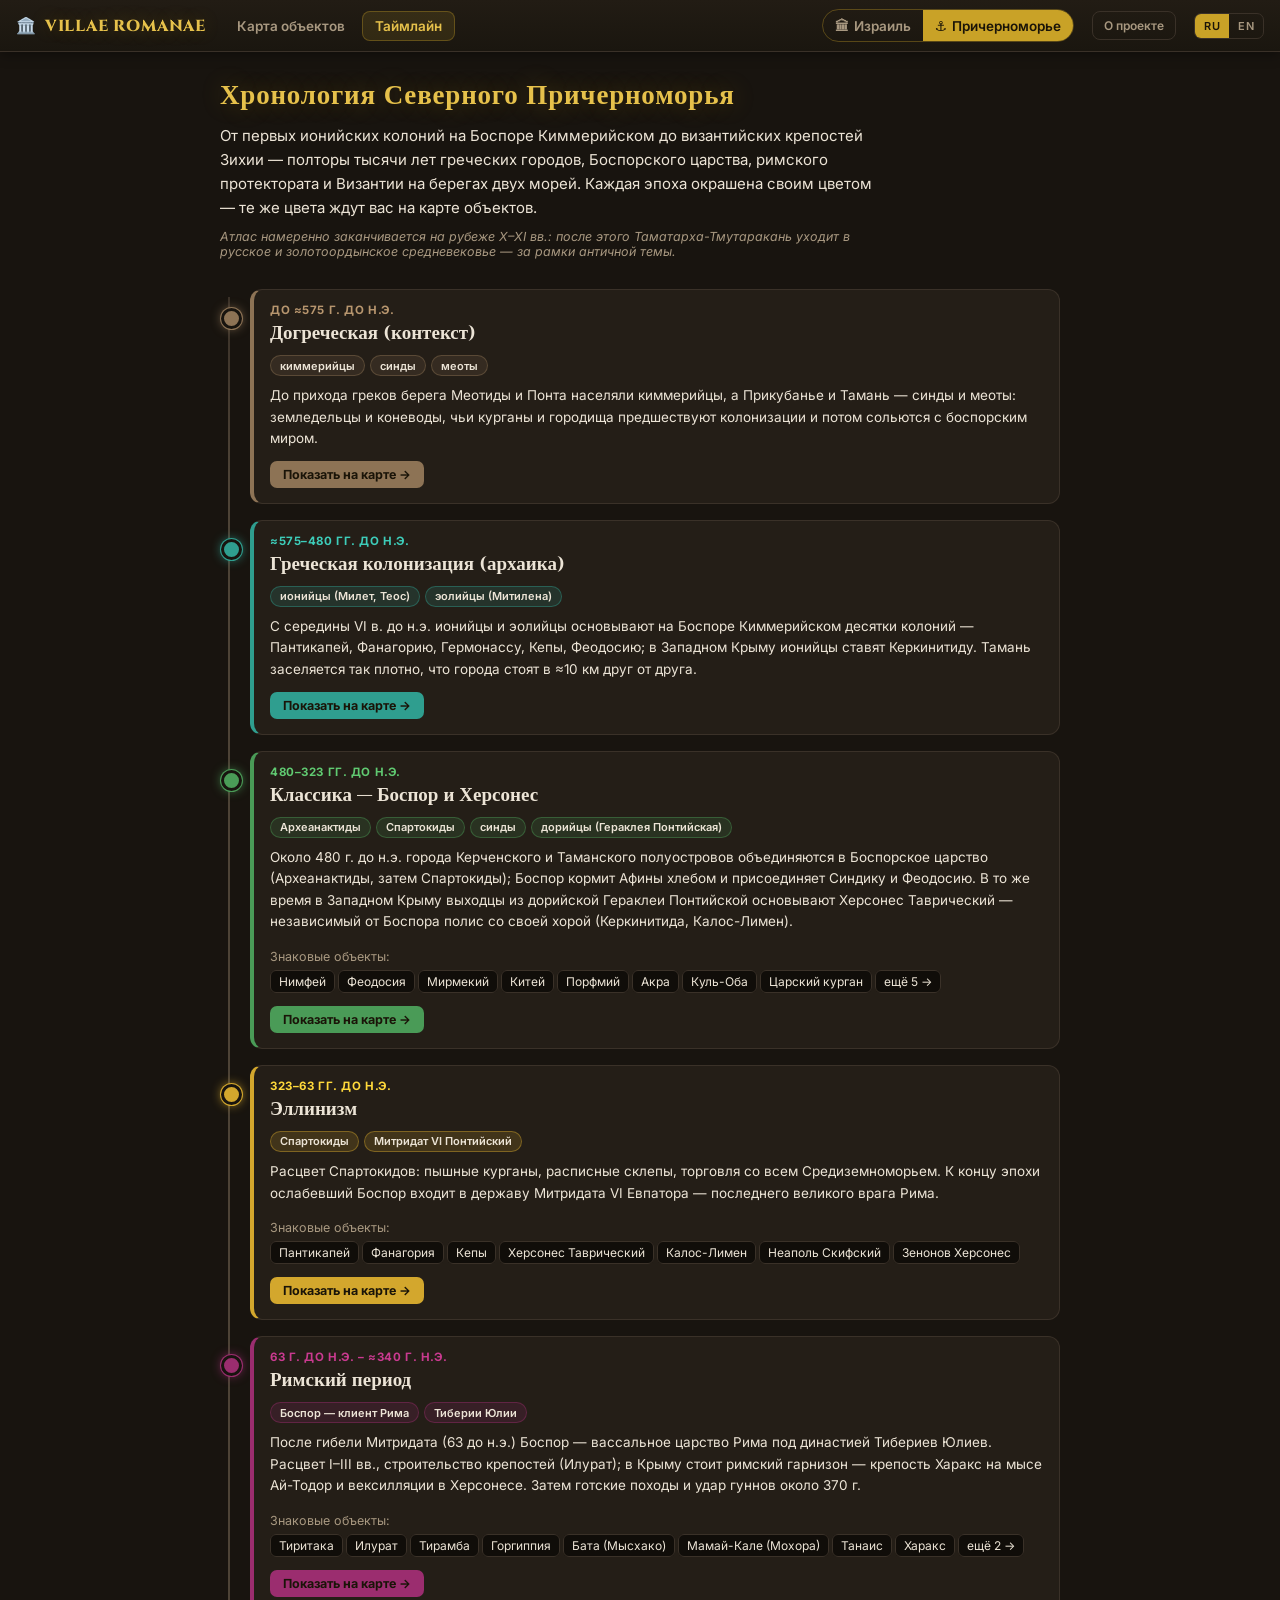
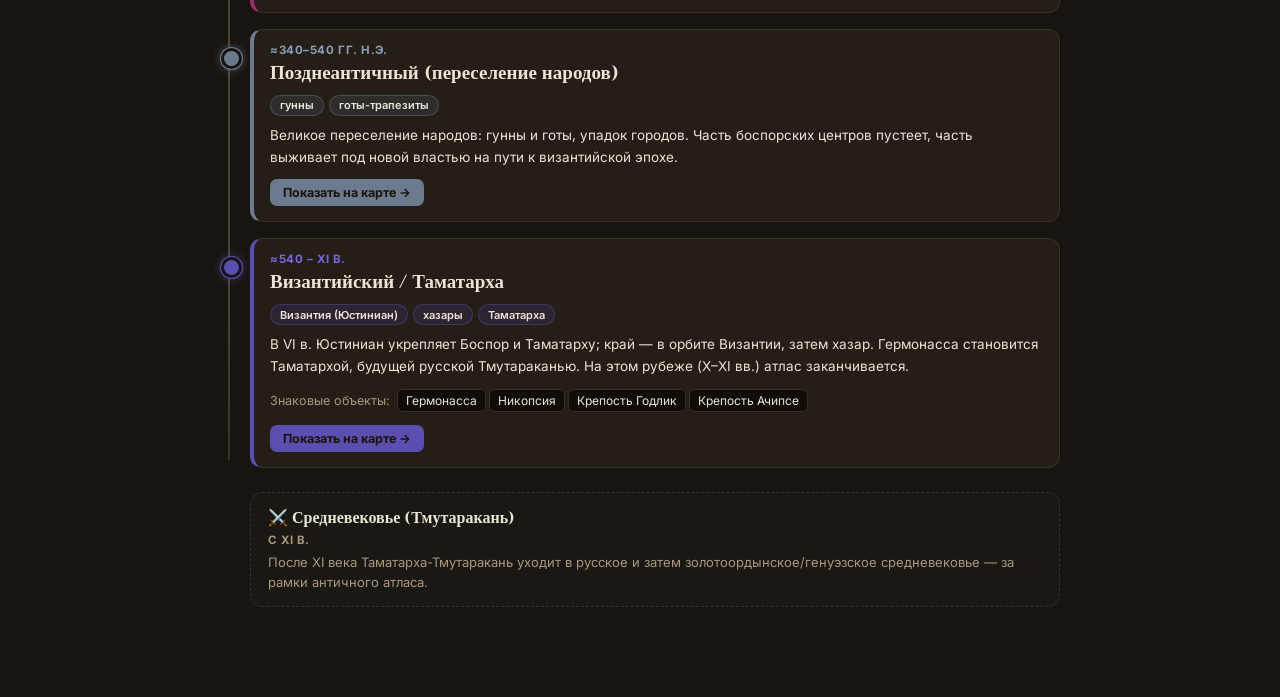
==== pontus-timeline.html @ abc8bcc6 "Pontus: auto-decluttered on-map name labels for major sites (significance >= 4) Permanent name label" ====
<!DOCTYPE html>
<html lang="ru">
<head>
  <meta charset="UTF-8">
  <meta name="viewport" content="width=device-width, initial-scale=1.0">
  <title>Таймлайн Причерноморья — VILLAE ROMANAE</title>
  <meta name="description" content="Хронология Северного Причерноморья: греческая колонизация, Боспорское царство, Рим, Византия">
  <link rel="icon" href="data:image/svg+xml,<svg xmlns=%22http://www.w3.org/2000/svg%22 viewBox=%220 0 100 100%22><text y=%22.9em%22 font-size=%2290%22>🏛️</text></svg>">

  <link rel="preconnect" href="https://fonts.googleapis.com">
  <link rel="preconnect" href="https://fonts.gstatic.com" crossorigin>
  <link href="https://fonts.googleapis.com/css2?family=Cinzel:wght@600;800&family=Inter:wght@400;500;600;700&display=swap" rel="stylesheet">

  <link rel="stylesheet" href="styles.css?v=19">
</head>
<body data-page="ptimeline" data-region="pontus">
  <header class="site-nav">
    <a class="nav-logo" href="pontus.html">🏛️ <span>VILLAE&nbsp;ROMANAE</span></a>
    <button class="nav-burger" id="nav-burger" aria-label="Menu" aria-haspopup="true">☰</button>
    <nav class="nav-tabs">
      <a href="pontus.html" data-nav="psites" data-i18n-nav="psites"></a>
      <a href="pontus-timeline.html" data-nav="ptimeline" data-i18n-nav="ptimeline"></a>
    </nav>
    <button class="nav-about" data-i18n-nav="about"></button>
    <div class="nav-lang lang-switch" role="group" aria-label="Language">
      <button class="lang-btn" data-lang="ru">RU</button>
      <button class="lang-btn" data-lang="en">EN</button>
    </div>
  </header>

  <main class="tl-page">
    <header class="tl-header">
      <h1 class="tl-title" id="tl-title"></h1>
      <p class="tl-intro" id="tl-intro"></p>
      <p class="tl-note" id="tl-note"></p>
    </header>

    <div class="tl-stream" id="tl-stream"></div>
    <div class="tl-horizon" id="tl-horizon"></div>
  </main>

  <script src="regions/pontus/periods.js?v=19"></script>
  <script src="regions/pontus/sites-data.js?v=19"></script>
  <script src="nav.js?v=19"></script>
  <script src="pontus-timeline.js?v=19"></script>
</body>
</html>
---- styles.css ----
/* ── VILLAE ROMANAE ───────────────────────────────────────────── */
:root {
  --bg: #18140f;
  --bg-card: #241e17;
  --bg-card-hover: #2d261d;
  --border: #3a3128;
  --text: #ece4d6;
  --text-dim: #a89880;
  --gold: #c9a227;
  --gold-bright: #e6c14b;
  --city: #4263eb;
  --r1: #d7191c;
  --r2: #f17c33;
  --r3: #f5c518;
  --r4: #77c25e;
  --r5: #1a9641;
  --sidebar-w: 372px;
  --nav-h: 52px;
}

* { box-sizing: border-box; }

html, body {
  margin: 0;
  padding: 0;
  height: 100%;
  font-family: 'Inter', system-ui, -apple-system, sans-serif;
  background: var(--bg);
  color: var(--text);
}

body.map-page { overflow: hidden; }

/* ── Top navigation ───────────────────────────────────────────── */
.site-nav {
  position: sticky;
  top: 0;
  z-index: 2500;
  height: var(--nav-h);
  display: flex;
  align-items: center;
  gap: 18px;
  padding: 0 16px;
  background: linear-gradient(180deg, #221c14, #1a160f);
  border-bottom: 1px solid var(--border);
  box-shadow: 0 2px 12px rgba(0,0,0,.4);
}

.nav-logo {
  display: inline-flex;
  align-items: center;
  gap: 8px;
  text-decoration: none;
  color: var(--gold-bright);
  font-family: 'Cinzel', serif;
  font-weight: 800;
  font-size: 16px;
  letter-spacing: .05em;
  white-space: nowrap;
}

.nav-logo span { text-shadow: 0 0 18px rgba(201,162,39,.3); }

.nav-burger {
  display: none; /* desktop: hidden, full nav already visible */
  align-items: center;
  justify-content: center;
  appearance: none;
  border: 1px solid rgba(201,162,39,.42);
  background: rgba(201,162,39,.14);
  box-shadow: inset 0 0 0 1px rgba(201,162,39,.18);
  color: var(--gold-bright);
  font-size: 19px;
  line-height: 1;
  width: 40px;
  height: 36px;
  border-radius: 8px;
  cursor: pointer;
  flex-shrink: 0;
  padding: 0;
  transition: border-color .15s, background .15s;
}

.nav-burger:hover { background: rgba(201,162,39,.22); border-color: rgba(201,162,39,.6); }

.nav-menu {
  position: fixed;
  top: calc(var(--nav-h) + 4px);
  left: 6px;
  z-index: 3000;
  width: 220px;
  background: linear-gradient(180deg, #241e17, #16120c);
  border: 1px solid var(--border);
  border-radius: 13px;
  box-shadow: 0 14px 40px rgba(0,0,0,.55);
  padding: 7px;
  display: flex;
  flex-direction: column;
  gap: 2px;
}

.nav-menu[hidden] { display: none; }

.nm-item {
  display: block;
  width: 100%;
  text-align: left;
  text-decoration: none;
  color: var(--text);
  background: transparent;
  border: none;
  border-radius: 9px;
  padding: 12px 13px;
  font: 600 15px 'Inter', sans-serif;
  cursor: pointer;
}

.nm-item:hover { background: rgba(255,255,255,.05); }

.nm-item.active {
  color: var(--gold-bright);
  background: rgba(201,162,39,.13);
  box-shadow: inset 0 0 0 1px rgba(201,162,39,.3);
}

.nm-sep { height: 1px; background: var(--border); margin: 6px 5px; }

.nm-langs { display: flex; gap: 6px; padding: 1px 5px 4px; }

.nm-lang {
  flex: 1;
  appearance: none;
  border: 1px solid var(--border);
  background: transparent;
  color: var(--text-dim);
  font: 700 13.5px 'Inter', sans-serif;
  padding: 9px;
  border-radius: 8px;
  cursor: pointer;
  transition: background .12s, color .12s, border-color .12s;
}

.nm-lang.active { background: var(--gold); color: #1a1408; border-color: var(--gold); }

.nav-tabs {
  display: flex;
  gap: 4px;
  flex: 1;
}

.nav-tabs a {
  text-decoration: none;
  color: var(--text-dim);
  font-size: 13.5px;
  font-weight: 600;
  padding: 7px 13px;
  border-radius: 8px;
  transition: background .15s, color .15s;
  white-space: nowrap;
}

.nav-tabs a:hover { color: var(--text); background: rgba(255,255,255,.05); }

.nav-tabs a.active {
  color: var(--gold-bright);
  background: rgba(201,162,39,.13);
  box-shadow: inset 0 0 0 1px rgba(201,162,39,.32);
}

.nav-lang { flex-shrink: 0; }

.nav-about {
  appearance: none;
  border: 1px solid var(--border);
  background: transparent;
  color: var(--text-dim);
  font: 600 12px 'Inter', sans-serif;
  padding: 6px 11px;
  border-radius: 8px;
  cursor: pointer;
  white-space: nowrap;
  flex-shrink: 0;
  transition: color .15s, border-color .15s;
}

.nav-about:hover { color: var(--gold-bright); border-color: rgba(201,162,39,.4); }

/* About modal */
.about-overlay {
  position: fixed;
  inset: 0;
  z-index: 5000;
  background: rgba(10,8,5,.72);
  backdrop-filter: blur(3px);
  display: flex;
  align-items: center;
  justify-content: center;
  padding: 20px;
}

.about-overlay[hidden] { display: none; }

.about-modal {
  position: relative;
  width: min(380px, 92vw);
  background: linear-gradient(175deg, #241e17, #16120c);
  border: 1px solid var(--border);
  border-radius: 16px;
  padding: 32px 26px 26px;
  text-align: center;
  box-shadow: 0 20px 60px rgba(0,0,0,.6);
}

.about-emoji { font-size: 40px; line-height: 1; }

.about-title {
  font-family: 'Cinzel', serif;
  font-weight: 800;
  color: var(--gold-bright);
  font-size: 22px;
  margin: 10px 0 6px;
  letter-spacing: .04em;
}

.about-line { color: var(--text); font-size: 15px; margin: 0 0 18px; }

.about-links { display: flex; flex-direction: column; gap: 9px; }

.about-links a {
  text-decoration: none;
  color: var(--text);
  background: var(--bg-card);
  border: 1px solid var(--border);
  border-radius: 10px;
  padding: 11px;
  font-size: 13.5px;
  font-weight: 600;
  transition: color .14s, border-color .14s, background .14s;
}

.about-links a:hover { border-color: var(--gold); background: var(--bg-card-hover); color: var(--gold-bright); }

.about-x {
  position: absolute;
  top: 9px;
  right: 12px;
  appearance: none;
  border: none;
  background: transparent;
  color: var(--text-dim);
  font-size: 26px;
  line-height: 1;
  cursor: pointer;
  padding: 2px 6px;
}

.about-x:hover { color: var(--text); }

#app {
  display: flex;
  height: calc(100dvh - var(--nav-h));
}

/* ── Sidebar ──────────────────────────────────────────────────── */
#sidebar {
  width: var(--sidebar-w);
  min-width: var(--sidebar-w);
  height: 100%;
  display: flex;
  flex-direction: column;
  background: linear-gradient(175deg, #1d1812 0%, #18140f 40%);
  border-right: 1px solid var(--border);
  z-index: 1001;
}

.sb-header {
  padding: 18px 18px 12px;
  border-bottom: 1px solid var(--border);
  background:
    radial-gradient(ellipse 120% 80% at 20% -20%, rgba(201,162,39,.13), transparent 60%);
}

.sb-title-row {
  display: flex;
  align-items: baseline;
  justify-content: space-between;
  gap: 10px;
}

h1 {
  font-family: 'Cinzel', serif;
  font-weight: 800;
  font-size: 23px;
  letter-spacing: .06em;
  margin: 0;
  color: var(--gold-bright);
  text-shadow: 0 1px 0 #000, 0 0 24px rgba(201,162,39,.35);
  white-space: nowrap;
}

.sb-subtitle {
  margin: 6px 0 0;
  font-size: 12.5px;
  color: var(--text-dim);
  line-height: 1.45;
}

.lang-switch {
  display: flex;
  border: 1px solid var(--border);
  border-radius: 7px;
  overflow: hidden;
  flex-shrink: 0;
}

.lang-btn {
  appearance: none;
  border: none;
  background: transparent;
  color: var(--text-dim);
  font: 600 11px 'Inter', sans-serif;
  letter-spacing: .04em;
  padding: 5px 9px;
  cursor: pointer;
  transition: all .15s;
}

.lang-btn.active {
  background: var(--gold);
  color: #1a1408;
}

.lang-btn:not(.active):hover { color: var(--text); }

/* ── Controls ─────────────────────────────────────────────────── */
.sb-controls {
  padding: 12px 18px;
  border-bottom: 1px solid var(--border);
  display: flex;
  flex-direction: column;
  gap: 11px;
}

#search {
  width: 100%;
  background: #100d09;
  border: 1px solid var(--border);
  border-radius: 8px;
  color: var(--text);
  font: 400 13px 'Inter', sans-serif;
  padding: 8px 11px;
  outline: none;
  transition: border-color .15s;
}

#search:focus { border-color: var(--gold); }
#search::placeholder { color: #6e6150; }

.filter-row {
  display: flex;
  align-items: center;
  gap: 14px;
  flex-wrap: wrap;
}

.filter-label {
  font-size: 12px;
  color: var(--text-dim);
}

.chk {
  display: inline-flex;
  align-items: center;
  gap: 7px;
  cursor: pointer;
  font-size: 13px;
  user-select: none;
}

.chk input { display: none; }

.chk-mark {
  width: 15px;
  height: 15px;
  border-radius: 4px;
  border: 2px solid var(--text-dim);
  display: inline-flex;
  align-items: center;
  justify-content: center;
  font-size: 10px;
  color: transparent;
  transition: all .15s;
  flex-shrink: 0;
}

.villa-mark { border-radius: 50%; }
.palace-mark { border-radius: 3px; }
.city-mark { border-radius: 2px; transform: rotate(45deg); }

.chk input:checked + .villa-mark,
.chk input:checked + .palace-mark,
.chk input:checked + .city-mark {
  background: linear-gradient(135deg, var(--r5), var(--r3) 55%, var(--r1));
  border-color: #fff;
}

.chk input:checked + .wb-mark {
  background: #6e6150;
  border-color: var(--text-dim);
  color: #fff;
}

.chk input:checked + .unesco-mark {
  background: var(--gold);
  border-color: var(--gold);
  color: #1a1408;
}

.chk input:not(:checked) + .chk-mark { opacity: .55; }
.chk input:not(:checked) ~ span:last-child { opacity: .55; text-decoration: line-through; }

.wb-chk { font-size: 12px; color: var(--text-dim); }

/* star filter */
.star-filter { display: inline-flex; gap: 2px; }

.star-btn {
  appearance: none;
  border: none;
  background: transparent;
  font-size: 17px;
  line-height: 1;
  cursor: pointer;
  color: #4d4336;
  padding: 1px 2px;
  transition: transform .1s, color .15s;
}

.star-btn.lit { color: var(--gold-bright); text-shadow: 0 0 8px rgba(230,193,75,.45); }
.star-btn:hover { transform: scale(1.2); }

/* ── Legend ───────────────────────────────────────────────────── */
.sb-legend {
  padding: 11px 18px;
  border-bottom: 1px solid var(--border);
  font-size: 11.5px;
  color: var(--text-dim);
}

.legend-title { margin-bottom: 6px; }

.legend-scale {
  display: flex;
  gap: 3px;
}

.legend-swatch {
  flex: 1;
  height: 10px;
  border-radius: 3px;
  box-shadow: inset 0 0 0 1px rgba(0,0,0,.35);
}

.legend-scale-labels {
  display: flex;
  justify-content: space-between;
  margin-top: 3px;
  font-size: 10.5px;
}

.legend-shapes {
  margin-top: 9px;
  display: flex;
  gap: 13px;
  flex-wrap: wrap;
}

.lg-shape { display: inline-flex; align-items: center; gap: 6px; font-size: 11.5px; }

.lg-circle, .lg-square, .lg-diamond {
  width: 12px;
  height: 12px;
  flex-shrink: 0;
  border: 2px solid #fff;
  box-shadow: 0 1px 3px rgba(0,0,0,.5);
  background: linear-gradient(135deg, var(--r5), var(--r3) 55%, var(--r1));
}

.lg-circle { border-radius: 50%; }
.lg-square { border-radius: 3px; }
.lg-diamond { border-radius: 2px; transform: rotate(45deg); }

.sb-count {
  padding: 8px 18px;
  font-size: 11.5px;
  color: var(--text-dim);
  letter-spacing: .03em;
}

/* ── Site list ────────────────────────────────────────────────── */
#site-list {
  flex: 1;
  overflow-y: auto;
  padding: 0 12px 12px;
  scrollbar-width: thin;
  scrollbar-color: #4d4336 transparent;
}

#site-list::-webkit-scrollbar { width: 8px; }
#site-list::-webkit-scrollbar-thumb { background: #4d4336; border-radius: 4px; }

.site-card {
  display: flex;
  align-items: center;
  gap: 11px;
  padding: 9px 10px;
  margin-bottom: 6px;
  background: var(--bg-card);
  border: 1px solid transparent;
  border-radius: 10px;
  cursor: pointer;
  transition: all .14s;
}

.site-card:hover {
  background: var(--bg-card-hover);
  border-color: var(--border);
  transform: translateX(2px);
}

.site-card.selected {
  border-color: var(--gold);
  background: var(--bg-card-hover);
  box-shadow: 0 0 0 1px var(--gold), 0 2px 10px rgba(0,0,0,.4);
}

.card-dot {
  width: 13px;
  height: 13px;
  border-radius: 50%;
  border: 2px solid #fff;
  box-shadow: 0 1px 3px rgba(0,0,0,.5);
  flex-shrink: 0;
}

.card-dot.square { border-radius: 3px; }
.card-dot.diamond { border-radius: 2px; transform: rotate(45deg); }

.card-body { min-width: 0; flex: 1; }

.card-name {
  font-size: 13px;
  font-weight: 600;
  line-height: 1.3;
  overflow: hidden;
  text-overflow: ellipsis;
  white-space: nowrap;
}

.card-meta {
  font-size: 11px;
  color: var(--text-dim);
  margin-top: 2px;
  overflow: hidden;
  text-overflow: ellipsis;
  white-space: nowrap;
}

.card-stars {
  font-size: 11.5px;
  letter-spacing: .5px;
  flex-shrink: 0;
}

.list-empty {
  text-align: center;
  color: var(--text-dim);
  font-size: 13px;
  padding: 30px 10px;
}

.sb-footer {
  padding: 9px 18px;
  border-top: 1px solid var(--border);
  font-size: 10.5px;
  color: #6e6150;
  line-height: 1.5;
}

/* ── Map ──────────────────────────────────────────────────────── */
#map {
  flex: 1;
  height: 100%;
  background: #c8c0b0;
}

/* shaped markers: square = palace, diamond = city (color = view rating) */
.mk-icon { background: transparent; border: none; }

.mk-square, .mk-diamond {
  width: 15px;
  height: 15px;
  border: 2.5px solid #fff;
  box-shadow: 0 1px 5px rgba(0,0,0,.55);
  transition: transform .12s;
}

.mk-square { border-radius: 3px; }
.mk-diamond { border-radius: 2px; transform: rotate(45deg); }

.mk-icon:hover .mk-square { transform: scale(1.25); }
.mk-icon:hover .mk-diamond { transform: rotate(45deg) scale(1.25); }

.mk-icon.selected .mk-square {
  transform: scale(1.35);
  box-shadow: 0 0 0 3px var(--gold), 0 2px 8px rgba(0,0,0,.6);
}

.mk-icon.selected .mk-diamond {
  transform: rotate(45deg) scale(1.35);
  box-shadow: 0 0 0 3px var(--gold), 0 2px 8px rgba(0,0,0,.6);
}

/* basemap switcher */
.basemap-control {
  display: flex;
  background: rgba(24,20,15,.92);
  border: 1px solid var(--border);
  border-radius: 9px;
  overflow: hidden;
  box-shadow: 0 2px 10px rgba(0,0,0,.35);
}

.basemap-btn {
  appearance: none;
  border: none;
  background: transparent;
  color: var(--text-dim);
  font: 600 11.5px 'Inter', sans-serif;
  padding: 7px 12px;
  cursor: pointer;
  white-space: nowrap;
  transition: all .15s;
}

.basemap-btn:not(:last-child) { border-right: 1px solid var(--border); }
.basemap-btn.active { background: var(--gold); color: #1a1408; }
.basemap-btn:not(.active):hover { color: var(--text); }

/* ── Popup ────────────────────────────────────────────────────── */
.leaflet-popup-content-wrapper {
  background: #fbf7ee;
  color: #2c2418;
  border-radius: 12px;
  box-shadow: 0 6px 28px rgba(0,0,0,.45);
}

.leaflet-popup-content {
  margin: 0;
  width: 320px !important;
  font-family: 'Inter', sans-serif;
}

.leaflet-popup-tip { background: #fbf7ee; }

.popup-img {
  width: 100%;
  height: 165px;
  overflow: hidden;
  border-radius: 12px 12px 0 0;
  background: #e8e0d0;
}

.popup-img img {
  width: 100%;
  height: 100%;
  object-fit: cover;
  display: block;
}

.popup-body {
  padding: 12px 15px 14px;
  max-height: 46vh;
  overflow-y: auto;
  scrollbar-width: thin;
  scrollbar-color: #c9bda2 transparent;
}

.popup-title {
  font-family: 'Cinzel', 'Inter', serif;
  font-weight: 700;
  font-size: 16px;
  line-height: 1.25;
  margin: 0 0 1px;
  color: #1f1809;
}

.popup-he {
  font-size: 12.5px;
  color: #8c7c60;
  margin-bottom: 7px;
}

.popup-badges {
  display: flex;
  flex-wrap: wrap;
  gap: 5px;
  margin-bottom: 8px;
}

.badge {
  font-size: 10.5px;
  font-weight: 600;
  letter-spacing: .03em;
  padding: 2.5px 8px;
  border-radius: 20px;
  background: #ece3d0;
  color: #5d4e35;
}

.badge.b-type { background: #e3d6ba; color: #4a3a1d; }
.badge.b-wb { background: #ded9e8; color: #4f4368; }

.popup-warn {
  display: flex;
  flex-direction: column;
  gap: 2px;
  background: #fdecea;
  border: 1px solid #e8b4ae;
  border-left: 3px solid #c0392b;
  border-radius: 8px;
  padding: 7px 10px;
  margin: 2px 0 9px;
}

.popup-warn strong {
  font-size: 11.5px;
  font-weight: 800;
  letter-spacing: .03em;
  color: #a5281e;
}

.popup-warn span {
  font-size: 11.5px;
  color: #7a3a34;
  line-height: 1.4;
}

.popup-view {
  display: flex;
  align-items: center;
  gap: 7px;
  margin: 2px 0 7px;
  font-size: 13px;
  font-weight: 600;
}

.popup-view .stars { font-size: 14.5px; letter-spacing: 1px; }

.popup-viewnote {
  font-size: 12.5px;
  font-style: italic;
  color: #6d5d42;
  border-left: 3px solid var(--gold);
  padding-left: 9px;
  margin: 0 0 9px;
  line-height: 1.45;
}

.popup-desc {
  font-size: 12.5px;
  line-height: 1.5;
  color: #3a3022;
  margin: 0 0 10px;
}

.popup-period {
  font-size: 11.5px;
  color: #8c7c60;
  margin-bottom: 9px;
}

.popup-links {
  display: flex;
  flex-wrap: wrap;
  gap: 5px;
}

.popup-link {
  font-size: 11px;
  font-weight: 600;
  text-decoration: none;
  color: #2c2418;
  background: #ece3d0;
  border: 1px solid #d9cdb2;
  border-radius: 6px;
  padding: 3.5px 8px;
  transition: all .12s;
}

.popup-link:hover { background: var(--gold); border-color: var(--gold); color: #1a1408; }

.popup-link.nav { background: #e4ecdc; border-color: #c8d8ba; }
.popup-link.nav:hover { background: #77c25e; border-color: #77c25e; color: #fff; }

.popup-coords {
  margin-top: 8px;
  font-size: 10px;
  color: #a39577;
  letter-spacing: .03em;
}

/* tooltip */
.leaflet-tooltip {
  font-family: 'Inter', sans-serif;
  font-weight: 600;
  font-size: 12px;
  background: rgba(24,20,15,.92);
  color: var(--text);
  border: 1px solid var(--border);
  border-radius: 7px;
  box-shadow: 0 2px 8px rgba(0,0,0,.4);
}

.leaflet-tooltip-top:before { border-top-color: rgba(24,20,15,.92); }

/* attribution */
.leaflet-control-attribution {
  background: rgba(251,247,238,.8) !important;
  font-size: 9.5px !important;
}

/* ── Mobile ───────────────────────────────────────────────────── */
#sidebar-toggle, #sidebar-close {
  display: none;
  align-items: center;
  justify-content: center;
  position: fixed;
  left: 12px;
  top: calc(var(--nav-h) + 12px);
  z-index: 1100;
  border: 1px solid var(--gold);
  background: rgba(24,20,15,.96);
  color: var(--gold-bright);
  line-height: 1;
  cursor: pointer;
  box-shadow: 0 3px 14px rgba(0,0,0,.55);
}

/* open = labeled gold pill, so it's obvious it opens the filters */
#sidebar-toggle {
  gap: 7px;
  height: 44px;
  padding: 0 16px;
  border-radius: 22px;
  font: 800 14px 'Inter', sans-serif;
  letter-spacing: .02em;
  background: var(--gold);
  color: #1a1408;
  border-color: var(--gold);
}

/* close = round arrow */
#sidebar-close {
  width: 50px;
  height: 50px;
  padding: 0;
  border-radius: 50%;
}

#sidebar-toggle svg, #sidebar-close svg { display: block; }
#sidebar-close:active, #sidebar-toggle:active { transform: scale(.95); }

@media (max-width: 880px) {
  #sidebar {
    position: fixed;
    top: var(--nav-h);
    left: 0;
    bottom: 0;
    width: min(86vw, var(--sidebar-w));
    min-width: 0;
    transform: translateX(-105%);
    transition: transform .25s ease;
    box-shadow: 6px 0 30px rgba(0,0,0,.5);
    overflow-y: auto;
    -webkit-overflow-scrolling: touch;
  }

  #sidebar.open { transform: translateX(0); }

  /* whole sidebar scrolls on mobile (filters + list together) */
  #site-list { flex: 0 0 auto; overflow: visible; }

  /* keep header text clear of the floating toggle/close button */
  .sb-header { padding-top: 64px; }

  #sidebar-toggle { display: flex; }
  #app:has(#sidebar.open) ~ #sidebar-toggle { display: none; }
  #app:has(#sidebar.open) ~ #sidebar-close { display: flex; }

  /* stack zoom buttons UNDER the Filters pill (avoids overlap at any pill width) */
  .leaflet-left .leaflet-control-zoom { margin-top: 64px; margin-left: 12px; }

  /* bigger, scrollable top nav */
  :root { --nav-h: 58px; }
  .site-nav {
    gap: 6px;
    padding: 0 10px;
    overflow-x: auto;
    -webkit-overflow-scrolling: touch;
    scrollbar-width: none;
  }
  .site-nav::-webkit-scrollbar { display: none; }
  .site-nav > * { flex-shrink: 0; }
  .nav-logo { font-size: 22px; }
  .nav-logo span { display: none; }
  .nav-burger { display: flex; width: 44px; height: 40px; font-size: 21px; }
  .nav-tabs { flex: 0 0 auto; gap: 4px; }
  .nav-tabs a { padding: 9px 12px; font-size: 15px; }
  .nav-about { padding: 9px 12px; font-size: 14px; }
  .nav-lang .lang-btn { font-size: 13.5px; padding: 8px 12px; }
}

/* ── Timeline page ────────────────────────────────────────────── */
body[data-page="timeline"] { height: auto; min-height: 100%; overflow-y: auto; }

.tl-page {
  max-width: 880px;
  margin: 0 auto;
  padding: 26px 20px 90px;
}

.tl-header { margin-bottom: 30px; }

.tl-title {
  font-family: 'Cinzel', serif;
  font-weight: 800;
  font-size: 27px;
  color: var(--gold-bright);
  margin: 0 0 10px;
  letter-spacing: .03em;
  text-shadow: 0 0 24px rgba(201,162,39,.3);
}

.tl-intro {
  font-size: 15px;
  line-height: 1.6;
  color: var(--text);
  margin: 0 0 9px;
  max-width: 660px;
}

.tl-note {
  font-size: 12.5px;
  color: var(--text-dim);
  font-style: italic;
  margin: 0;
  max-width: 660px;
}

.tl-stream { position: relative; padding-left: 30px; }

.tl-stream::before {
  content: "";
  position: absolute;
  left: 8px; top: 8px; bottom: 8px;
  width: 2px;
  background: linear-gradient(var(--border), #4d4336 10%, #4d4336 90%, var(--border));
}

.tl-period { position: relative; margin-bottom: 16px; }

.tl-period::before {
  content: "";
  position: absolute;
  left: -29px; top: 19px;
  width: 15px; height: 15px;
  border-radius: 50%;
  background: var(--c);
  border: 3px solid var(--bg);
  box-shadow: 0 0 0 1px var(--c), 0 0 11px -1px var(--c);
}

.tl-card {
  background: var(--bg-card);
  border: 1px solid var(--border);
  border-left: 4px solid var(--c);
  border-radius: 12px;
  padding: 13px 16px 15px;
  transition: transform .12s;
}

.tl-card:hover { transform: translateX(2px); }

.tl-dates {
  font-size: 11.5px;
  font-weight: 700;
  letter-spacing: .05em;
  color: var(--c);
  filter: brightness(1.3);
  text-transform: uppercase;
}

.tl-name {
  font-family: 'Cinzel', serif;
  font-weight: 700;
  font-size: 19px;
  margin: 3px 0 0;
  color: var(--text);
  display: flex;
  align-items: baseline;
  gap: 9px;
  flex-wrap: wrap;
}

.tl-he { font-family: 'Inter', sans-serif; font-weight: 500; font-size: 13px; color: var(--text-dim); }

.tl-cultures { display: flex; flex-wrap: wrap; gap: 5px; margin: 9px 0; }

.tl-chip {
  font-size: 11px;
  font-weight: 600;
  padding: 2.5px 9px;
  border-radius: 20px;
  background: color-mix(in srgb, var(--c) 17%, transparent);
  color: var(--text);
  border: 1px solid color-mix(in srgb, var(--c) 42%, transparent);
}

.tl-blurb { font-size: 13.5px; line-height: 1.6; color: var(--text); margin: 9px 0 11px; }

.tl-sites { font-size: 12.5px; color: var(--text-dim); margin-bottom: 12px; line-height: 2; }
.tl-sites-label { margin-right: 3px; }

.tl-site-link {
  text-decoration: none;
  color: var(--text);
  background: #100d09;
  border: 1px solid var(--border);
  border-radius: 6px;
  padding: 3px 8px;
  margin: 0 3px 3px 0;
  font-size: 12px;
  white-space: nowrap;
  transition: border-color .12s, background .12s, color .12s;
}

.tl-site-link:hover {
  border-color: var(--c);
  color: #fff;
  background: color-mix(in srgb, var(--c) 28%, #100d09);
}

.tl-map-btn {
  display: inline-flex;
  align-items: center;
  gap: 6px;
  text-decoration: none;
  font-size: 12.5px;
  font-weight: 700;
  color: #1a1408;
  background: var(--c);
  border-radius: 7px;
  padding: 6px 13px;
  transition: filter .12s;
}

.tl-map-btn:hover { filter: brightness(1.13); }

.tl-horizon {
  position: relative;
  margin: 24px 0 0 30px;
  padding: 14px 17px;
  border: 1px dashed var(--border);
  border-radius: 12px;
  background: rgba(255,255,255,.015);
}

.tl-horizon h2 { font-family: 'Cinzel', serif; color: var(--text); font-size: 16px; margin: 0 0 4px; }
.tl-horizon .tl-dates { color: var(--text-dim); filter: none; }
.tl-horizon p { font-size: 13px; color: var(--text-dim); margin: 6px 0 0; line-height: 1.5; }

@media (max-width: 600px) {
  .tl-title { font-size: 22px; }
  .tl-name { font-size: 17px; }
  .tl-page { padding: 18px 14px 60px; }
}

/* ── Sites map: period filter (doubles as legend) ─────────────── */
.sb-periods {
  padding: 11px 18px;
  border-bottom: 1px solid var(--border);
}

.sb-periods-head {
  display: flex;
  align-items: center;
  justify-content: space-between;
  margin-bottom: 7px;
}

.pf-actions { display: flex; gap: 6px; }

.pf-action {
  appearance: none;
  border: 1px solid var(--border);
  background: transparent;
  color: var(--text-dim);
  font: 600 10.5px 'Inter', sans-serif;
  letter-spacing: .03em;
  padding: 3px 8px;
  border-radius: 6px;
  cursor: pointer;
  transition: color .12s, border-color .12s;
}

.pf-action:hover { color: var(--text); border-color: var(--text-dim); }

.period-filter { display: flex; flex-direction: column; gap: 1px; }

.pf-row {
  display: flex;
  align-items: center;
  gap: 9px;
  width: 100%;
  text-align: left;
  background: transparent;
  border: 1px solid transparent;
  border-radius: 8px;
  padding: 4px 7px;
  cursor: pointer;
  color: var(--text);
  transition: background .12s, opacity .12s;
}

.pf-row:hover { background: var(--bg-card-hover); }

.pf-dot {
  width: 12px;
  height: 12px;
  border-radius: 50%;
  flex-shrink: 0;
  border: 1.5px solid rgba(255,255,255,.55);
  box-shadow: 0 0 6px -1px var(--d);
}

.pf-name { flex: 1; font-size: 12.5px; overflow: hidden; text-overflow: ellipsis; white-space: nowrap; }
.pf-count { font-size: 10.5px; color: var(--text-dim); font-variant-numeric: tabular-nums; }

.pf-row.off { opacity: .36; }
.pf-row.off .pf-name { text-decoration: line-through; }

/* sites popup: era chips + access */
.popup-eras { display: flex; flex-wrap: wrap; gap: 4px; margin: 3px 0 9px; }

.era-chip {
  font-size: 10px;
  font-weight: 700;
  letter-spacing: .02em;
  padding: 2px 8px;
  border-radius: 20px;
  color: #fff;
  text-shadow: 0 1px 1px rgba(0,0,0,.35);
}

.popup-access {
  font-size: 11.5px;
  color: #6d5d42;
  margin: 0 0 9px;
  display: flex;
  gap: 6px;
  align-items: baseline;
}
.popup-access::before { content: "📍"; }

.badge.b-unesco { background: #e7dcc0; color: #6a531c; }

/* ═══════════════ Multi-region engine: switcher, Pontus markers & popups ═══════════════ */

/* region switcher in the (dark) header */
.nav-region {
  display: flex;
  margin-left: 4px;
  border: 1px solid rgba(201,162,39,.35);
  border-radius: 999px;
  overflow: hidden;
  flex-shrink: 0;
}
.region-btn {
  display: inline-flex; align-items: center; gap: 5px;
  padding: 7px 12px; background: transparent; border: 0;
  color: var(--text-dim); font: inherit; font-size: 13.5px; font-weight: 600;
  cursor: pointer; white-space: nowrap;
}
.region-btn:hover { color: var(--text); background: rgba(255,255,255,.05); }
.region-btn.active { background: var(--gold); color: #1a1408; }
.region-emoji { font-size: 14px; }

/* burger-menu region rows (mobile) */
.nm-regions { display: flex; gap: 6px; padding: 4px 6px; }
.nm-region {
  flex: 1; display: inline-flex; align-items: center; justify-content: center; gap: 6px;
  padding: 9px 8px; background: var(--bg-card); border: 1px solid rgba(255,255,255,.08);
  border-radius: 8px; color: var(--text-dim); font: inherit; font-size: 14px; font-weight: 600; cursor: pointer;
}
.nm-region.active { background: var(--gold); color: #1a1408; border-color: var(--gold); }

/* access filter checkbox marks — neutral gold (markers are coloured by ERA, not by access) */
.acc-chk { font-size: 12.5px; color: var(--text-dim); }
.chk input:checked + .acc-mark-tour,
.chk input:checked + .acc-mark-closed,
.chk input:checked + .acc-mark-unesco { background: var(--gold); border-color: var(--gold); }
.unesco-chk { margin-top: 8px; }

/* significance filter — neutral (no colour code; significance = ★, not a hue) */
.sig-lbl { margin-top: 6px; }
.sig-filter { display: flex; gap: 6px; margin-top: 6px; }
.sig-btn {
  flex: 1; padding: 6px 4px; background: var(--bg-card); border: 1px solid rgba(255,255,255,.1);
  border-radius: 7px; color: var(--text-dim); font: inherit; font-size: 13px; font-weight: 600; cursor: pointer;
}
.sig-btn:hover { color: var(--text); }
.sig-btn.active { background: var(--gold); color: #1a1408; border-color: var(--gold); }

/* type filter (multi-select toggles; doubles as the shape legend: marker form = site type) */
.type-lbl { margin-top: 10px; }
.type-filter { display: flex; flex-wrap: wrap; gap: 6px; margin-top: 6px; }
.type-chip {
  display: inline-flex; align-items: center; gap: 6px; padding: 5px 9px 5px 6px;
  background: var(--bg-card); border: 1px solid rgba(255,255,255,.1); border-radius: 7px;
  color: var(--text-dim); font: inherit; font-size: 12.5px; font-weight: 600; cursor: pointer;
}
.type-chip:hover { color: var(--text); }
.type-chip.off { opacity: .45; }
.type-chip.off .tc-name { text-decoration: line-through; }
.tc-mk { flex: 0 0 20px; height: 20px; display: flex; align-items: center; justify-content: center; }
.tc-count { font-size: 11px; color: var(--gold-bright); font-weight: 700; }

/* permanent on-map name labels for major sites (shown/hidden by JS declutter) */
.leaflet-tooltip.map-label {
  background: none; border: none; box-shadow: none; padding: 0; margin: 0;
  color: #f7f1e3; font-family: 'Inter', system-ui, sans-serif; font-weight: 700; font-size: 12px;
  text-shadow: 0 0 3px #000, 0 1px 2px #000, 0 0 7px rgba(0,0,0,.9);
  white-space: nowrap;
}
.leaflet-tooltip.map-label::before { display: none; border: none; }

/* Pontus markers — divIcon, color by era (--c), shape by type; ★ INSIDE for must-see */
.pmk-wrap { background: transparent; border: 0; display: flex; align-items: center; justify-content: center; }
.pmk {
  display: block; width: 15px; height: 15px; box-sizing: border-box;
  background: var(--c,#888); border: 2px solid #fff; box-shadow: 0 1px 4px rgba(0,0,0,.5);
}
.pmk-circle { border-radius: 50%; }
.pmk-square { border-radius: 2px; }
.pmk-diamond { transform: rotate(45deg); border-radius: 2px; }
.pmk-tri {
  width: 19px; height: 17px; border: 0; background: var(--c,#888); box-shadow: none;
  clip-path: polygon(50% 0, 100% 100%, 0 100%);
  filter: drop-shadow(0 0 1.3px #fff) drop-shadow(0 1px 1.5px rgba(0,0,0,.5));
}
/* must-see markers are a touch larger so the inner star reads */
.pmk-wrap.star .pmk { width: 20px; height: 20px; }
.pmk-wrap.star .pmk-tri { width: 24px; height: 21px; }
/* ★ sits inside the shape (sibling of .pmk so the rotated diamond doesn't tilt it) */
.pmk-s {
  position: absolute; left: 50%; top: 50%; transform: translate(-50%,-50%);
  color: #fff; font-size: 11px; line-height: 1; font-weight: 700; pointer-events: none;
  text-shadow: 0 0 2px #1a1408, 0 0 2px #1a1408;
}
.pmk-s-tri { transform: translate(-50%, 12%); font-size: 9px; }
.pmk-wrap.sel .pmk { box-shadow: 0 0 0 3px var(--gold-bright), 0 1px 5px rgba(0,0,0,.6); }
.pmk-wrap.sel .pmk-tri { box-shadow: none; filter: drop-shadow(0 0 2px var(--gold-bright)) drop-shadow(0 0 2px var(--gold-bright)); }

/* Pontus popup additions (LIGHT popup theme — dark text on white) */
.popup-anc { font-size: 12.5px; font-style: italic; color: #8a6d3b; margin: -2px 0 5px; }
.popup-loc {
  background: #fdf3d6; border: 1px solid #e3c66b; color: #7a5d12;
  font-size: 11.5px; font-weight: 600; padding: 5px 9px; border-radius: 7px; margin: 6px 0;
}
.popup-metrics { font-size: 11.5px; color: #6d5d42; margin: 5px 0; }

/* popup photo (Wikimedia Commons, hot-linked via Special:FilePath) */
.popup-fig { margin: 0 0 11px; }
.popup-img { display: block; width: 100%; height: 158px; object-fit: cover; border-radius: 8px; background: #efe7d6; }
.popup-cap { font-size: 11px; line-height: 1.4; color: #6d5d42; margin-top: 5px; }
.popup-credit { color: #8a6d3b; text-decoration: none; white-space: nowrap; }
.popup-credit:hover { text-decoration: underline; }
.popup-metro { font-size: 12px; color: #4a3a1d; margin: 4px 0; }
.popup-acc {
  font-size: 11.5px; font-weight: 600; padding: 5px 9px; border-radius: 7px; margin: 7px 0; line-height: 1.4;
}
.popup-acc.acc-tour { background: #e7f3e9; border: 1px solid #9cc6a4; color: #2f6b3a; }
.popup-acc.acc-closed { background: #f3e7ee; border: 1px solid #cba9bd; color: #8a2d63; }
.acc-note { font-weight: 400; }
.popup-bib { margin: 9px 0 4px; border-top: 1px solid #e4dcc8; padding-top: 7px; }
.popup-bib-h { font-size: 11.5px; font-weight: 700; color: #6a531c; margin-bottom: 4px; }
.popup-bib ul { margin: 0; padding: 0; list-style: none; display: flex; flex-direction: column; gap: 3px; }
.popup-bib li { font-size: 11px; color: #5a4d38; line-height: 1.35; }
.popup-bib a { color: #7a5a1d; }
.bib-type {
  display: inline-block; font-size: 9px; text-transform: uppercase; letter-spacing: .04em;
  background: #ece0c4; color: #7a6741; border-radius: 4px; padding: 1px 5px; margin-right: 5px; vertical-align: middle;
}
.badge.b-must { background: #f0e2b8; color: #6a531c; }

/* hide header region pills on mobile — burger menu carries the switch */
@media (max-width: 880px) { .nav-region { display: none; } }
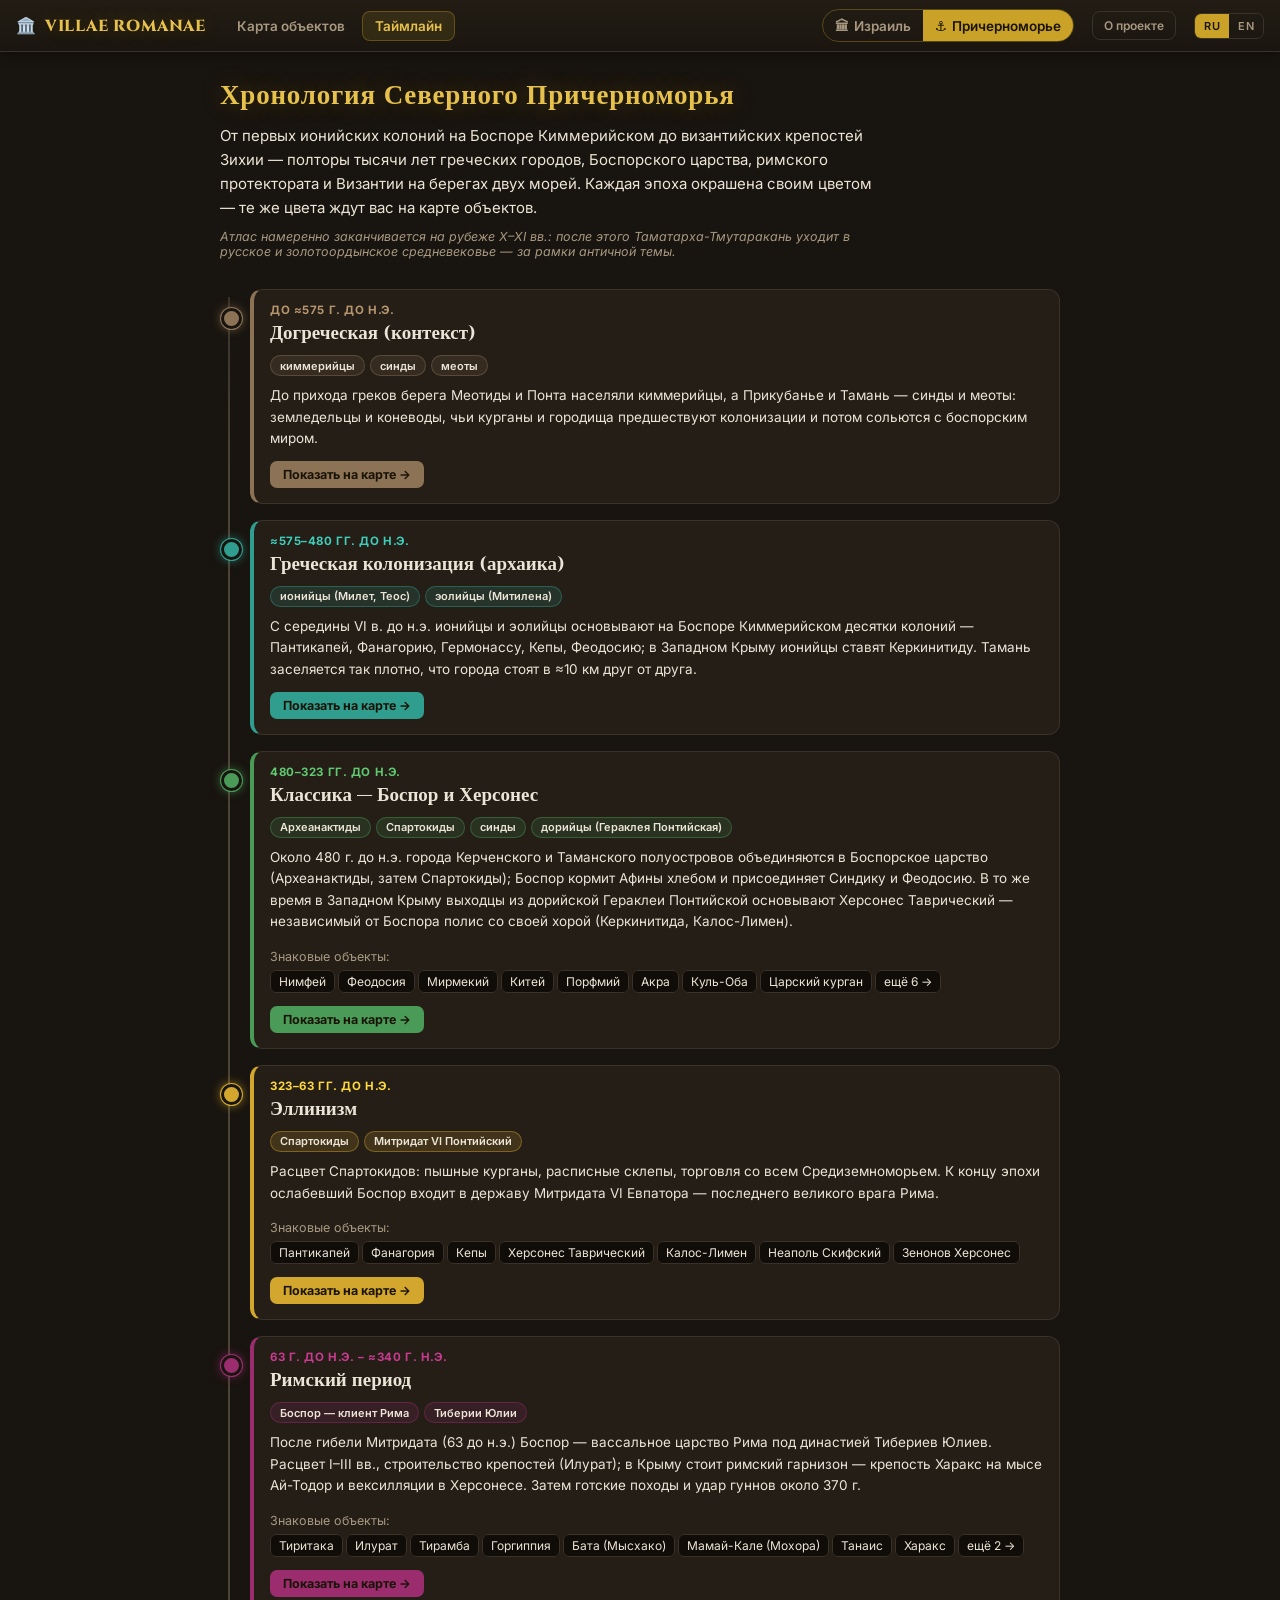
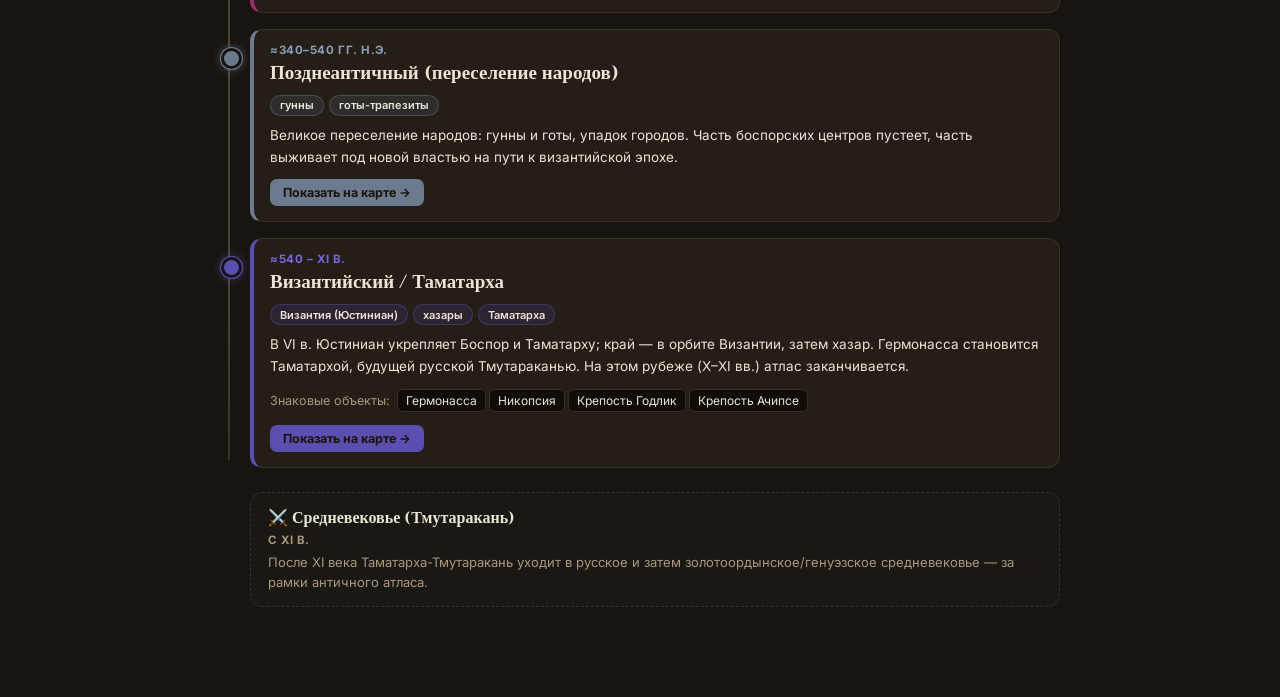
==== commit de362608: "Pontus: add the Beregovoy-4 sanctuary (Eleusinian goddesses, Taman) — 34→35 sites Open-air temenos o" ====
--- a/pontus-timeline.html
+++ b/pontus-timeline.html
@@ -11,7 +11,7 @@
   <link rel="preconnect" href="https://fonts.gstatic.com" crossorigin>
   <link href="https://fonts.googleapis.com/css2?family=Cinzel:wght@600;800&family=Inter:wght@400;500;600;700&display=swap" rel="stylesheet">
 
-  <link rel="stylesheet" href="styles.css?v=19">
+  <link rel="stylesheet" href="styles.css?v=20">
 </head>
 <body data-page="ptimeline" data-region="pontus">
   <header class="site-nav">
@@ -39,9 +39,9 @@
     <div class="tl-horizon" id="tl-horizon"></div>
   </main>
 
-  <script src="regions/pontus/periods.js?v=19"></script>
-  <script src="regions/pontus/sites-data.js?v=19"></script>
-  <script src="nav.js?v=19"></script>
-  <script src="pontus-timeline.js?v=19"></script>
+  <script src="regions/pontus/periods.js?v=20"></script>
+  <script src="regions/pontus/sites-data.js?v=20"></script>
+  <script src="nav.js?v=20"></script>
+  <script src="pontus-timeline.js?v=20"></script>
 </body>
 </html>
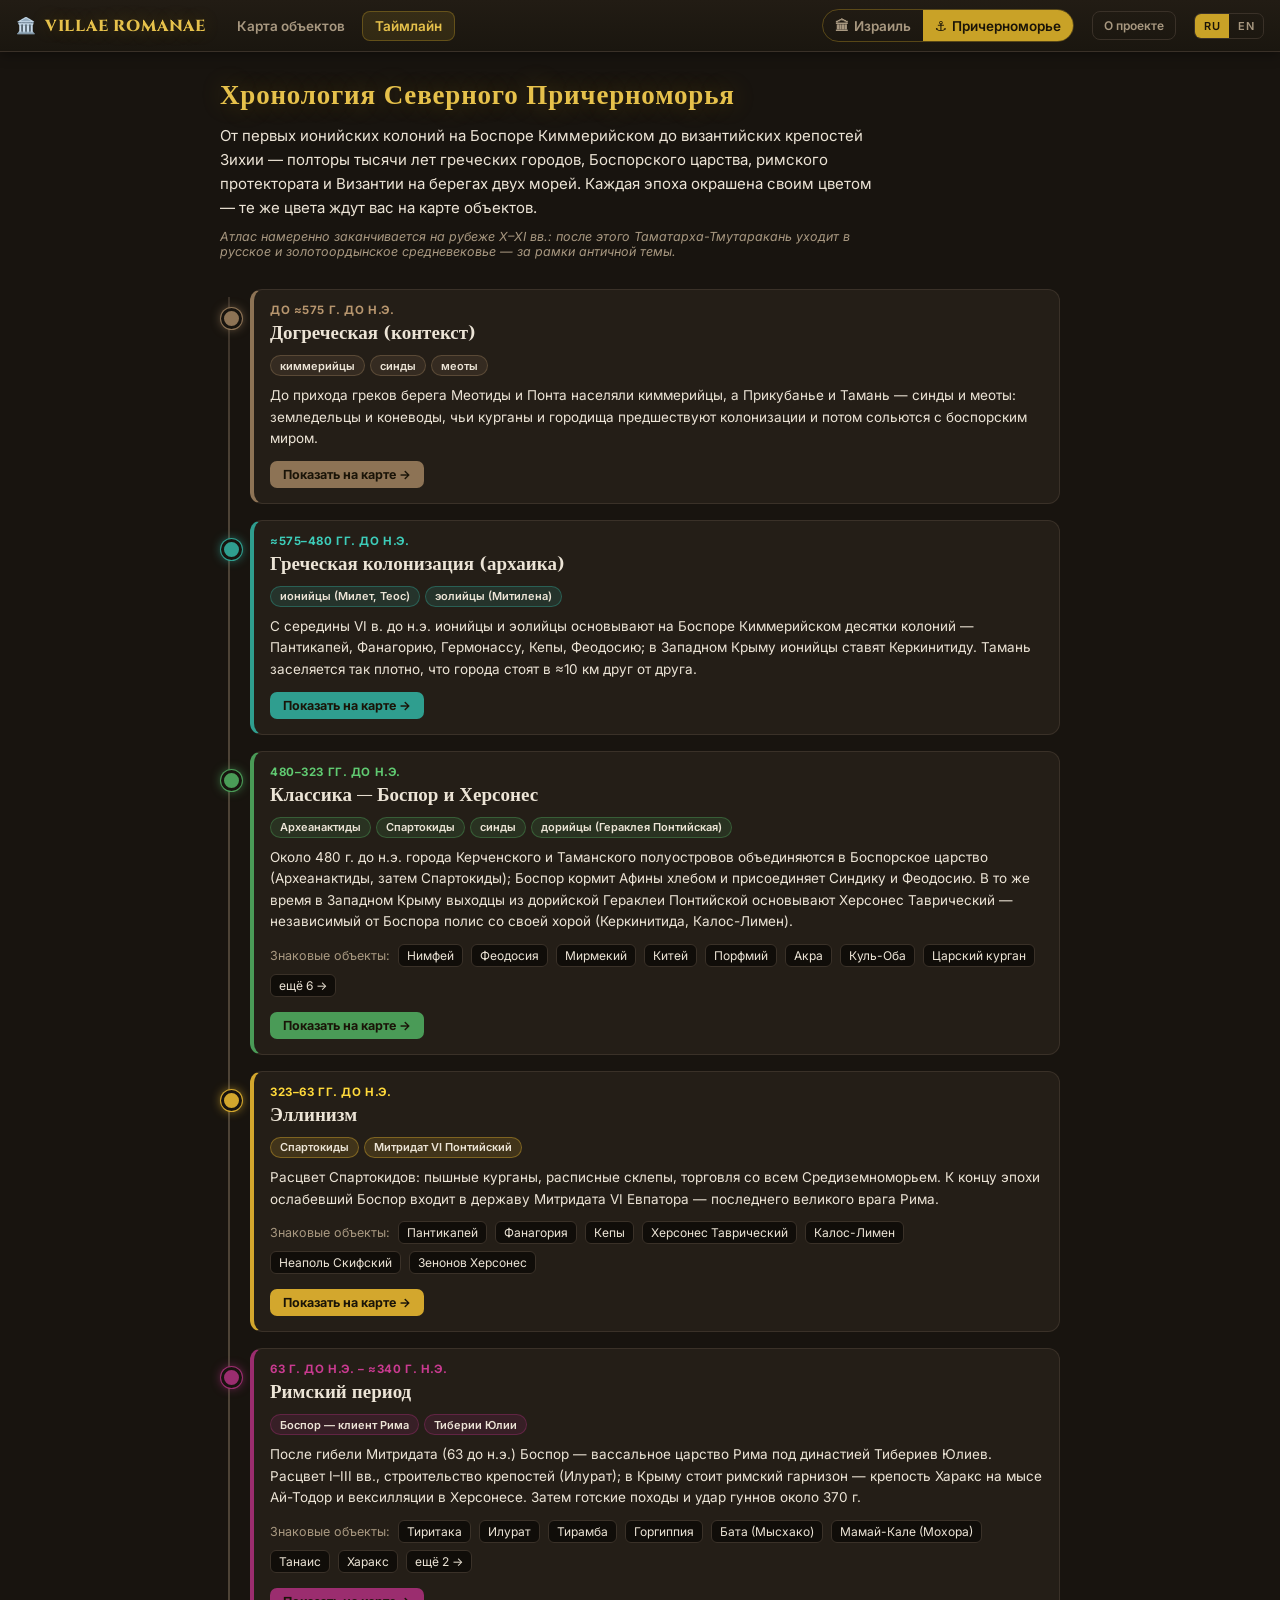
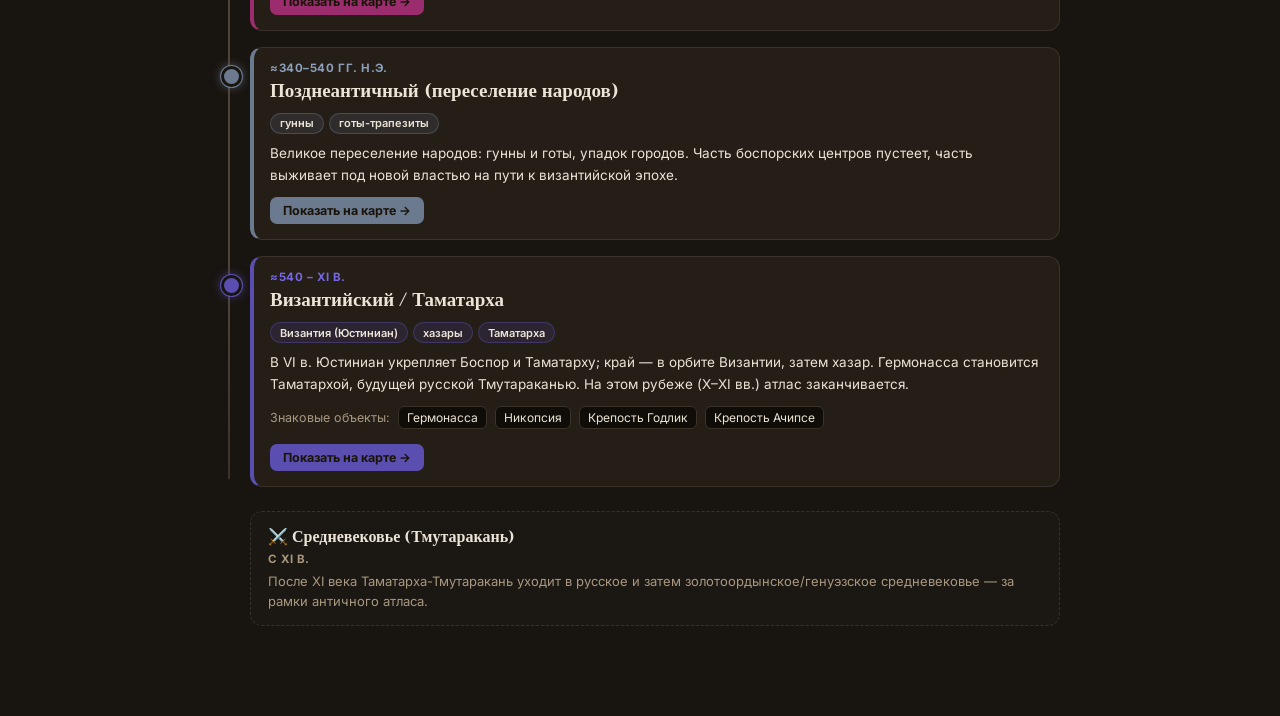
==== commit 7cd273f1: "Pontus: make Sources & literature clickable — 80/86 bibliography entries now linked Filled url on 74" ====
--- a/pontus-timeline.html
+++ b/pontus-timeline.html
@@ -11,7 +11,7 @@
   <link rel="preconnect" href="https://fonts.gstatic.com" crossorigin>
   <link href="https://fonts.googleapis.com/css2?family=Cinzel:wght@600;800&family=Inter:wght@400;500;600;700&display=swap" rel="stylesheet">
 
-  <link rel="stylesheet" href="styles.css?v=20">
+  <link rel="stylesheet" href="styles.css?v=23">
 </head>
 <body data-page="ptimeline" data-region="pontus">
   <header class="site-nav">
@@ -39,9 +39,9 @@
     <div class="tl-horizon" id="tl-horizon"></div>
   </main>
 
-  <script src="regions/pontus/periods.js?v=20"></script>
-  <script src="regions/pontus/sites-data.js?v=20"></script>
-  <script src="nav.js?v=20"></script>
-  <script src="pontus-timeline.js?v=20"></script>
+  <script src="regions/pontus/periods.js?v=23"></script>
+  <script src="regions/pontus/sites-data.js?v=23"></script>
+  <script src="nav.js?v=23"></script>
+  <script src="pontus-timeline.js?v=23"></script>
 </body>
 </html>
--- a/styles.css
+++ b/styles.css
@@ -595,9 +595,11 @@
 }
 
 /* shaped markers: square = palace, diamond = city (color = view rating) */
-.mk-icon { background: transparent; border: none; }
-
-.mk-square, .mk-diamond {
+/* NB: no position:relative here — Leaflet positions the icon via transform; forcing
+   relative shifts every marker out of place. Leaflet's own absolute already anchors the ★. */
+.mk-icon { background: transparent; border: none; display: flex; align-items: center; justify-content: center; }
+
+.mk-square, .mk-diamond, .mk-circle {
   width: 15px;
   height: 15px;
   border: 2.5px solid #fff;
@@ -607,11 +609,14 @@
 
 .mk-square { border-radius: 3px; }
 .mk-diamond { border-radius: 2px; transform: rotate(45deg); }
-
-.mk-icon:hover .mk-square { transform: scale(1.25); }
+.mk-circle { border-radius: 50%; }
+
+.mk-icon:hover .mk-square,
+.mk-icon:hover .mk-circle { transform: scale(1.25); }
 .mk-icon:hover .mk-diamond { transform: rotate(45deg) scale(1.25); }
 
-.mk-icon.selected .mk-square {
+.mk-icon.selected .mk-square,
+.mk-icon.selected .mk-circle {
   transform: scale(1.35);
   box-shadow: 0 0 0 3px var(--gold), 0 2px 8px rgba(0,0,0,.6);
 }
@@ -619,6 +624,16 @@
 .mk-icon.selected .mk-diamond {
   transform: rotate(45deg) scale(1.35);
   box-shadow: 0 0 0 3px var(--gold), 0 2px 8px rgba(0,0,0,.6);
+}
+
+/* UNESCO ★ inside the marker glyph (like Pontus must-see) */
+.mk-icon.unesco .mk-square,
+.mk-icon.unesco .mk-circle { width: 18px; height: 18px; }
+.mk-icon.unesco .mk-diamond { width: 17px; height: 17px; }
+.mk-star {
+  position: absolute; left: 50%; top: 50%; transform: translate(-50%, -50%);
+  color: #fff; font-size: 10px; line-height: 1; font-weight: 700; pointer-events: none;
+  text-shadow: 0 0 2px rgba(0,0,0,.9), 0 0 3px rgba(0,0,0,.6);
 }
 
 /* basemap switcher */
@@ -1029,7 +1044,7 @@
 
 .tl-blurb { font-size: 13.5px; line-height: 1.6; color: var(--text); margin: 9px 0 11px; }
 
-.tl-sites { font-size: 12.5px; color: var(--text-dim); margin-bottom: 12px; line-height: 2; }
+.tl-sites { display: flex; flex-wrap: wrap; align-items: baseline; gap: 4px 5px; font-size: 12.5px; color: var(--text-dim); margin-bottom: 12px; }
 .tl-sites-label { margin-right: 3px; }
 
 .tl-site-link {
@@ -1237,13 +1252,16 @@
 .tc-count { font-size: 11px; color: var(--gold-bright); font-weight: 700; }
 
 /* permanent on-map name labels for major sites (shown/hidden by JS declutter) */
+/* black bold by default (terrain/light basemaps); faint white lift, NOT a halo outline */
 .leaflet-tooltip.map-label {
   background: none; border: none; box-shadow: none; padding: 0; margin: 0;
-  color: #f7f1e3; font-family: 'Inter', system-ui, sans-serif; font-weight: 700; font-size: 12px;
-  text-shadow: 0 0 3px #000, 0 1px 2px #000, 0 0 7px rgba(0,0,0,.9);
+  color: #15110a; font-family: 'Inter', system-ui, sans-serif; font-weight: 700; font-size: 12.5px;
+  text-shadow: 0 1px 1.5px rgba(255,255,255,.75);
   white-space: nowrap;
 }
 .leaflet-tooltip.map-label::before { display: none; border: none; }
+/* satellite basemap is dark → white text with a soft dark lift */
+#map.map-base-sat .leaflet-tooltip.map-label { color: #fff; text-shadow: 0 1px 3px rgba(0,0,0,.95); }
 
 /* Pontus markers — divIcon, color by era (--c), shape by type; ★ INSIDE for must-see */
 .pmk-wrap { background: transparent; border: 0; display: flex; align-items: center; justify-content: center; }
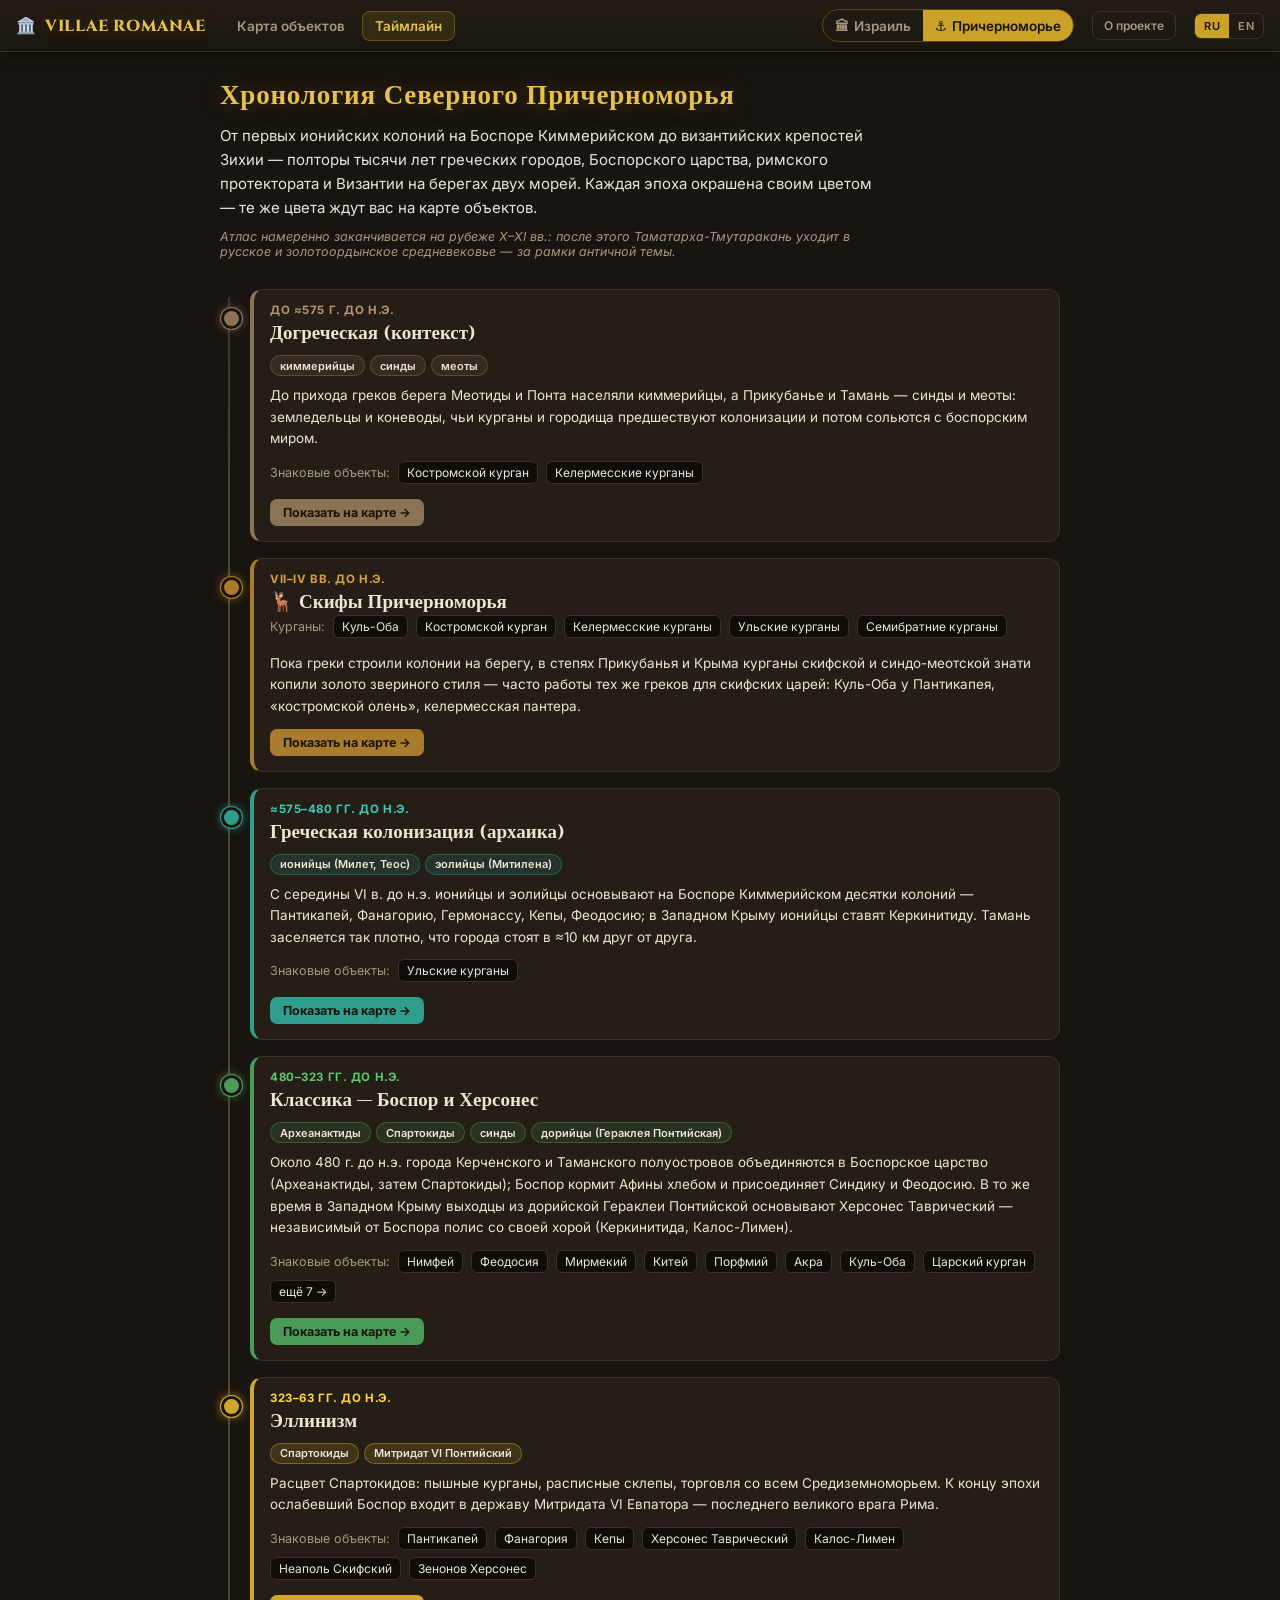
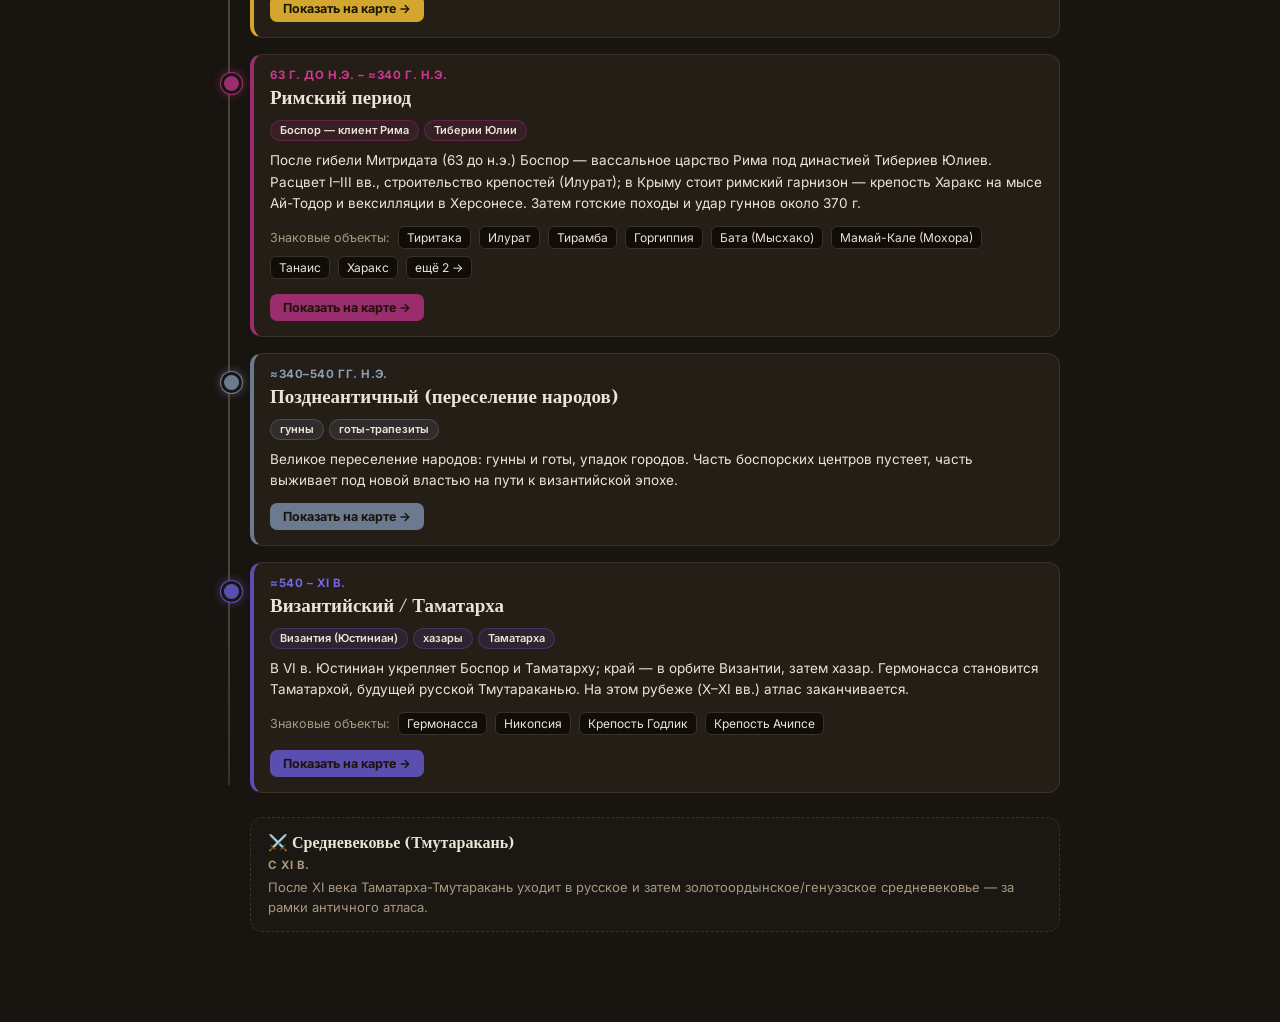
==== commit d3905ad7: "Скифы Причерноморья: 🦌-тип на карте + фильтр, карточка в таймлайне, фото-карусель - Новый тип объект" ====
--- a/pontus-timeline.html
+++ b/pontus-timeline.html
@@ -11,7 +11,7 @@
   <link rel="preconnect" href="https://fonts.gstatic.com" crossorigin>
   <link href="https://fonts.googleapis.com/css2?family=Cinzel:wght@600;800&family=Inter:wght@400;500;600;700&display=swap" rel="stylesheet">
 
-  <link rel="stylesheet" href="styles.css?v=23">
+  <link rel="stylesheet" href="styles.css?v=26">
 </head>
 <body data-page="ptimeline" data-region="pontus">
   <header class="site-nav">
@@ -39,9 +39,9 @@
     <div class="tl-horizon" id="tl-horizon"></div>
   </main>
 
-  <script src="regions/pontus/periods.js?v=23"></script>
-  <script src="regions/pontus/sites-data.js?v=23"></script>
-  <script src="nav.js?v=23"></script>
-  <script src="pontus-timeline.js?v=23"></script>
+  <script src="regions/pontus/periods.js?v=26"></script>
+  <script src="regions/pontus/sites-data.js?v=26"></script>
+  <script src="nav.js?v=26"></script>
+  <script src="pontus-timeline.js?v=26"></script>
 </body>
 </html>
--- a/styles.css
+++ b/styles.css
@@ -1256,12 +1256,19 @@
 .leaflet-tooltip.map-label {
   background: none; border: none; box-shadow: none; padding: 0; margin: 0;
   color: #15110a; font-family: 'Inter', system-ui, sans-serif; font-weight: 700; font-size: 12.5px;
-  text-shadow: 0 1px 1.5px rgba(255,255,255,.75);
+  /* thin outline behind the glyphs (paint-order keeps it outside the letters, not thinning them) */
+  -webkit-text-stroke: 1.1px rgba(255,255,255,.95);
+  paint-order: stroke fill;
+  text-shadow: 0 1px 1.5px rgba(255,255,255,.55);
   white-space: nowrap;
 }
 .leaflet-tooltip.map-label::before { display: none; border: none; }
-/* satellite basemap is dark → white text with a soft dark lift */
-#map.map-base-sat .leaflet-tooltip.map-label { color: #fff; text-shadow: 0 1px 3px rgba(0,0,0,.95); }
+/* satellite basemap is dark → white text with a thin dark outline */
+#map.map-base-sat .leaflet-tooltip.map-label {
+  color: #fff;
+  -webkit-text-stroke: 0.8px rgba(0,0,0,.9);
+  text-shadow: 0 1px 2px rgba(0,0,0,.9);
+}
 
 /* Pontus markers — divIcon, color by era (--c), shape by type; ★ INSIDE for must-see */
 .pmk-wrap { background: transparent; border: 0; display: flex; align-items: center; justify-content: center; }
@@ -1289,6 +1296,13 @@
 .pmk-s-tri { transform: translate(-50%, 12%); font-size: 9px; }
 .pmk-wrap.sel .pmk { box-shadow: 0 0 0 3px var(--gold-bright), 0 1px 5px rgba(0,0,0,.6); }
 .pmk-wrap.sel .pmk-tri { box-shadow: none; filter: drop-shadow(0 0 2px var(--gold-bright)) drop-shadow(0 0 2px var(--gold-bright)); }
+/* Scythian kurgans (type: kurgan) — 🦌 emoji glyph marker, no shape box, no ★ overlay */
+.pmk-kurgan { width: auto; height: auto; background: none; border: 0; box-shadow: none; line-height: 1; }
+.pmk-kurgan::before { content: "🦌"; font-size: 18px; line-height: 1; display: block; filter: drop-shadow(0 0 1.5px #fff) drop-shadow(0 1px 1px rgba(0,0,0,.55)); }
+.pmk-wrap.star .pmk-kurgan { width: auto; height: auto; }
+.pmk-wrap.sel .pmk-kurgan { box-shadow: none; }
+.pmk-wrap.sel .pmk-kurgan::before { filter: drop-shadow(0 0 3px var(--gold-bright)) drop-shadow(0 0 3px var(--gold-bright)); transform: scale(1.12); }
+.tc-mk .pmk-kurgan::before { font-size: 16px; }
 
 /* Pontus popup additions (LIGHT popup theme — dark text on white) */
 .popup-anc { font-size: 12.5px; font-style: italic; color: #8a6d3b; margin: -2px 0 5px; }
@@ -1304,6 +1318,17 @@
 .popup-cap { font-size: 11px; line-height: 1.4; color: #6d5d42; margin-top: 5px; }
 .popup-credit { color: #8a6d3b; text-decoration: none; white-space: nowrap; }
 .popup-credit:hover { text-decoration: underline; }
+/* photo carousel — several images per site (view + animal-style finds) */
+.popup-carousel { position: relative; margin: 0 0 11px; }
+.popup-carousel .pc-track { display: flex; overflow-x: auto; scroll-snap-type: x mandatory; scrollbar-width: none; -webkit-overflow-scrolling: touch; }
+.popup-carousel .pc-track::-webkit-scrollbar { display: none; }
+.popup-carousel .popup-fig { flex: 0 0 100%; scroll-snap-align: center; margin: 0; }
+.pc-nav { position: absolute; top: 79px; transform: translateY(-50%); width: 26px; height: 26px; padding: 0; border: 0; border-radius: 50%; background: rgba(20,16,8,.5); color: #fff; font: 700 17px/24px Inter, sans-serif; cursor: pointer; z-index: 2; }
+.pc-nav:hover { background: rgba(20,16,8,.82); }
+.pc-prev { left: 7px; } .pc-next { right: 7px; }
+.pc-dots { position: absolute; top: 141px; left: 0; right: 0; display: flex; gap: 5px; justify-content: center; z-index: 2; }
+.pc-dot { width: 7px; height: 7px; padding: 0; border: 0; border-radius: 50%; background: rgba(255,255,255,.55); box-shadow: 0 0 2px rgba(0,0,0,.6); cursor: pointer; }
+.pc-dot.on { background: #fff; }
 .popup-metro { font-size: 12px; color: #4a3a1d; margin: 4px 0; }
 .popup-acc {
   font-size: 11.5px; font-weight: 600; padding: 5px 9px; border-radius: 7px; margin: 7px 0; line-height: 1.4;
